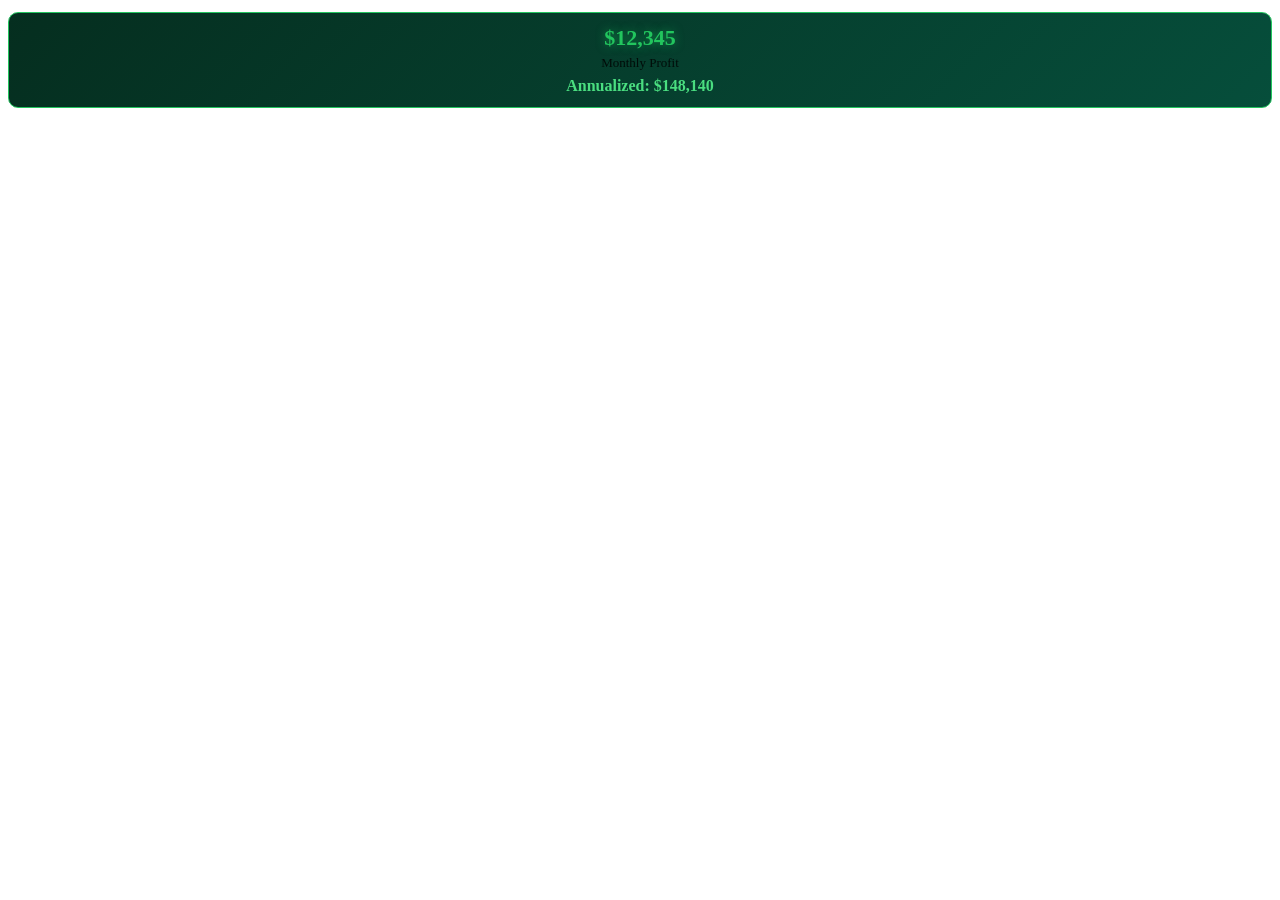
==== index.html @ 5d312d30 "Add index.html with profit box styles and markup" ====
<!DOCTYPE html>
<html lang="en">
<head>
    <meta charset="UTF-8">
    <meta name="viewport" content="width=device-width, initial-scale=1.0">
    <title>Profit Box</title>
    <style>
        .profit-box{
            margin-top:12px;
            padding:12px;
            border-radius:10px;
            background:linear-gradient(135deg,#052e1f,#064e3b);
            border:1px solid #22c55e;
            text-align:center;
        }

        .profit-main{
            font-size:22px;
            font-weight:800;
            color:#22c55e;
            text-shadow:0 0 10px rgba(34,197,94,0.6);
        }

        .profit-sub{
            font-size:13px;
            opacity:0.8;
            margin-top:4px;
        }

        .profit-annual{
            margin-top:6px;
            font-size:16px;
            font-weight:700;
            color:#4ade80;
        }
    </style>
</head>
<body>
    <div class="profit-box">
        <div class="profit-main">$12,345</div>
        <div class="profit-sub">Monthly Profit</div>
        <div class="profit-annual">Annualized: $148,140</div>
    </div>
</body>
</html>
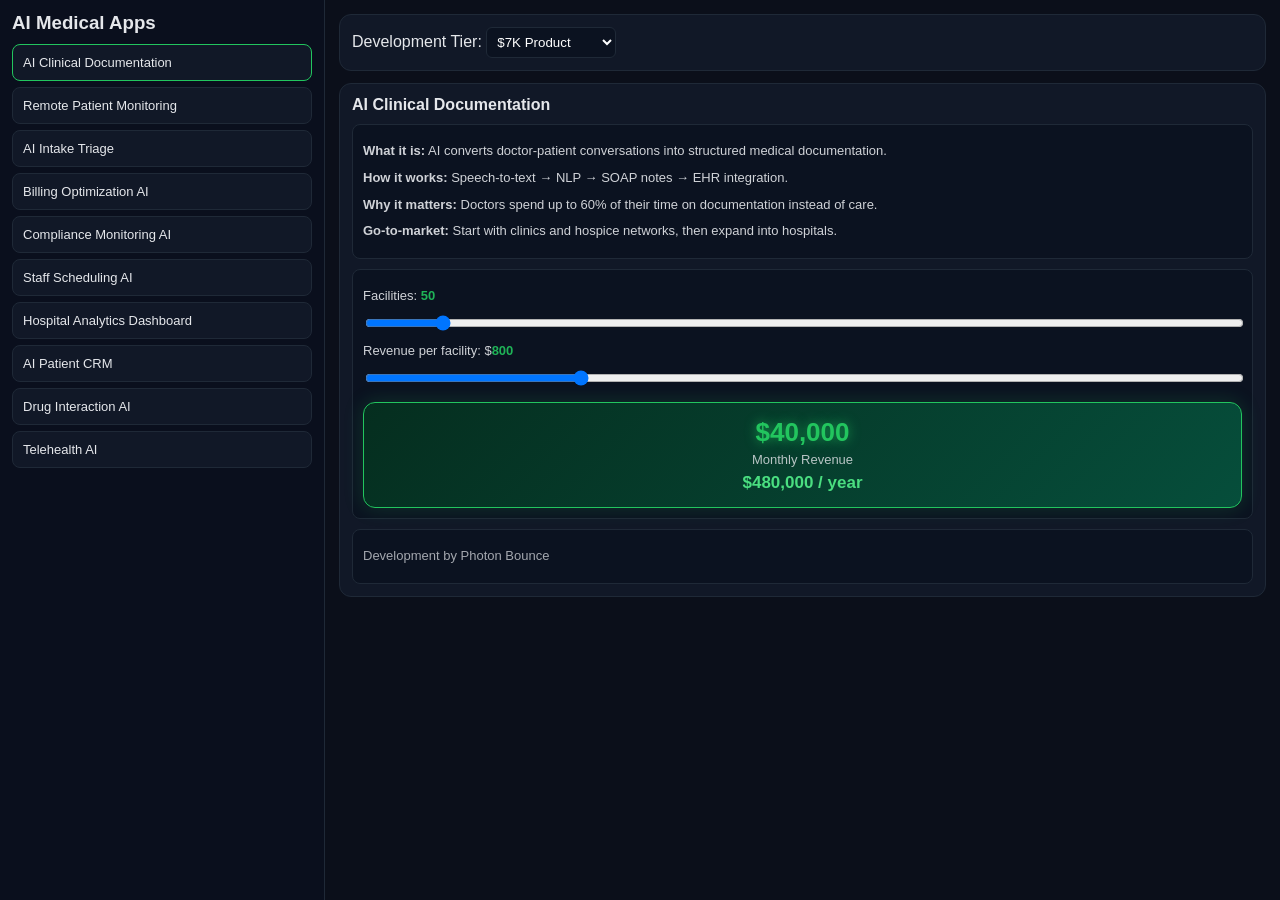
==== commit b8c31ce0: "1" ====
--- a/index.html
+++ b/index.html
@@ -1,45 +1,350 @@
 <!DOCTYPE html>
 <html lang="en">
 <head>
-    <meta charset="UTF-8">
-    <meta name="viewport" content="width=device-width, initial-scale=1.0">
-    <title>Profit Box</title>
-    <style>
-        .profit-box{
-            margin-top:12px;
-            padding:12px;
-            border-radius:10px;
-            background:linear-gradient(135deg,#052e1f,#064e3b);
-            border:1px solid #22c55e;
-            text-align:center;
-        }
-
-        .profit-main{
-            font-size:22px;
-            font-weight:800;
-            color:#22c55e;
-            text-shadow:0 0 10px rgba(34,197,94,0.6);
-        }
-
-        .profit-sub{
-            font-size:13px;
-            opacity:0.8;
-            margin-top:4px;
-        }
-
-        .profit-annual{
-            margin-top:6px;
-            font-size:16px;
-            font-weight:700;
-            color:#4ade80;
-        }
-    </style>
+<meta charset="UTF-8">
+<title>AI Medical Investment System</title>
+<meta name="viewport" content="width=device-width, initial-scale=1.0">
+
+<style>
+body{
+ margin:0;
+ font-family:Arial;
+ background:#0b0f1a;
+ color:#e5e7eb;
+}
+
+.layout{
+ display:flex;
+ min-height:100vh;
+}
+
+/* SIDEBAR */
+.sidebar{
+ width:300px;
+ background:#0a0f1d;
+ border-right:1px solid #1f2937;
+ padding:12px;
+ overflow-y:auto;
+}
+
+.sidebar h3{
+ margin:0 0 10px 0;
+}
+
+.app{
+ padding:10px;
+ margin:6px 0;
+ border-radius:8px;
+ border:1px solid #1f2937;
+ cursor:pointer;
+ background:#111827;
+ font-size:13px;
+}
+
+.app.active{
+ border-color:#22c55e;
+}
+
+/* MAIN */
+.main{
+ flex:1;
+ padding:14px;
+}
+
+.card{
+ background:#111827;
+ border:1px solid #1f2937;
+ border-radius:12px;
+ padding:12px;
+ margin-bottom:12px;
+}
+
+.section{
+ margin-top:10px;
+ padding:10px;
+ border-radius:8px;
+ background:#0b1220;
+ border:1px solid #1f2937;
+}
+
+h2{
+ font-size:16px;
+ margin:0 0 10px 0;
+}
+
+p{
+ font-size:13px;
+ line-height:1.6;
+ opacity:0.9;
+ margin:6px 0;
+}
+
+input[type=range]{
+ width:100%;
+}
+
+select{
+ background:#0b1220;
+ color:white;
+ border:1px solid #1f2937;
+ padding:6px;
+ border-radius:6px;
+}
+
+.value{
+ font-weight:bold;
+ color:#22c55e;
+}
+
+/* PROFIT UI */
+.profit-box{
+ margin-top:12px;
+ padding:14px;
+ border-radius:12px;
+ background:linear-gradient(135deg,#052e1f,#064e3b);
+ border:1px solid #22c55e;
+ text-align:center;
+ box-shadow:0 0 20px rgba(34,197,94,0.2);
+}
+
+.profit-main{
+ font-size:26px;
+ font-weight:900;
+ color:#22c55e;
+ text-shadow:0 0 12px rgba(34,197,94,0.7);
+}
+
+.profit-sub{
+ font-size:13px;
+ opacity:0.8;
+ margin-top:4px;
+}
+
+.profit-annual{
+ margin-top:6px;
+ font-size:17px;
+ font-weight:700;
+ color:#4ade80;
+}
+</style>
 </head>
+
 <body>
-    <div class="profit-box">
-        <div class="profit-main">$12,345</div>
-        <div class="profit-sub">Monthly Profit</div>
-        <div class="profit-annual">Annualized: $148,140</div>
-    </div>
+
+<div class="layout">
+
+<!-- SIDEBAR NAV -->
+<div class="sidebar">
+<h3>AI Medical Apps</h3>
+<div id="nav"></div>
+</div>
+
+<!-- MAIN -->
+<div class="main">
+
+<div class="card">
+<label>Development Tier:</label>
+<select id="tier" onchange="render()">
+<option value="3">$3K MVP</option>
+<option value="7" selected>$7K Product</option>
+<option value="12">$12K Enterprise</option>
+</select>
+</div>
+
+<div id="view"></div>
+
+</div>
+
+</div>
+
+<script>
+
+/* FULL DATASET (LOCKED) */
+const apps=[
+{
+name:"AI Clinical Documentation",
+what:"AI converts doctor-patient conversations into structured medical documentation.",
+how:"Speech-to-text → NLP → SOAP notes → EHR integration.",
+why:"Doctors spend up to 60% of their time on documentation instead of care.",
+gtm:"Start with clinics and hospice networks, then expand into hospitals.",
+baseClinic:50,
+baseRevenue:800
+},
+{
+name:"Remote Patient Monitoring",
+what:"Continuous monitoring of patient health outside hospitals.",
+how:"IoT devices send data → AI detects anomalies → alerts.",
+why:"Most medical issues occur outside hospital supervision.",
+gtm:"Elderly care and post-acute providers.",
+baseClinic:80,
+baseRevenue:600
+},
+{
+name:"AI Intake Triage",
+what:"Pre-visit AI system to assess patient urgency.",
+how:"Patients submit symptoms → AI evaluates → routes care.",
+why:"Reduces overload from non-critical patients.",
+gtm:"Urgent care clinics.",
+baseClinic:60,
+baseRevenue:500
+},
+{
+name:"Billing Optimization AI",
+what:"Identifies missed billing opportunities.",
+how:"Analyzes records vs billing codes.",
+why:"Hospitals lose millions due to underbilling.",
+gtm:"Hospital finance departments.",
+baseClinic:40,
+baseRevenue:1200
+},
+{
+name:"Compliance Monitoring AI",
+what:"Tracks healthcare compliance automatically.",
+how:"Scans logs → flags violations.",
+why:"Prevents fines and legal issues.",
+gtm:"Enterprise hospitals.",
+baseClinic:30,
+baseRevenue:1500
+},
+{
+name:"Staff Scheduling AI",
+what:"Optimizes workforce scheduling.",
+how:"Forecasts demand → balances staffing.",
+why:"Reduces labor costs significantly.",
+gtm:"Hospital operations teams.",
+baseClinic:70,
+baseRevenue:700
+},
+{
+name:"Hospital Analytics Dashboard",
+what:"Real-time hospital performance insights.",
+how:"Aggregates operational and financial data.",
+why:"Improves executive decision-making.",
+gtm:"Hospital leadership.",
+baseClinic:20,
+baseRevenue:2500
+},
+{
+name:"AI Patient CRM",
+what:"Patient engagement and retention system.",
+how:"Automates messaging and follow-ups.",
+why:"Improves lifetime value.",
+gtm:"Private clinics.",
+baseClinic:90,
+baseRevenue:400
+},
+{
+name:"Drug Interaction AI",
+what:"Detects harmful drug combinations.",
+how:"Analyzes prescriptions instantly.",
+why:"Reduces medical errors and liability.",
+gtm:"Doctors and pharmacies.",
+baseClinic:100,
+baseRevenue:300
+},
+{
+name:"Telehealth AI",
+what:"AI-powered virtual consultation assistant.",
+how:"Handles intake, conversation, documentation.",
+why:"Scales telehealth efficiently.",
+gtm:"Telemedicine startups.",
+baseClinic:60,
+baseRevenue:900
+}
+];
+
+let selected=0;
+
+/* NAV */
+function renderNav(){
+ let html="";
+ apps.forEach((a,i)=>{
+  html+=`<div class="app ${i===selected?'active':''}" onclick="selectApp(${i})">${a.name}</div>`;
+ });
+ document.getElementById("nav").innerHTML=html;
+}
+
+/* SELECT */
+function selectApp(i){
+ selected=i;
+ render();
+}
+
+/* TIER MULTIPLIER */
+function getMultiplier(){
+ let t=+document.getElementById("tier").value;
+ return t===3?0.6:t===7?1:1.5;
+}
+
+/* MAIN RENDER */
+function render(){
+
+ renderNav();
+
+ let a=apps[selected];
+
+ document.getElementById("view").innerHTML=`
+
+<div class="card">
+
+<h2>${a.name}</h2>
+
+<div class="section">
+<p><b>What it is:</b> ${a.what}</p>
+<p><b>How it works:</b> ${a.how}</p>
+<p><b>Why it matters:</b> ${a.why}</p>
+<p><b>Go-to-market:</b> ${a.gtm}</p>
+</div>
+
+<div class="section">
+
+<p>Facilities: <span class="value" id="facVal">${a.baseClinic}</span></p>
+<input type="range" min="10" max="500" value="${a.baseClinic}" id="fac" oninput="calc()">
+
+<p>Revenue per facility: $<span class="value" id="revVal">${a.baseRevenue}</span></p>
+<input type="range" min="100" max="3000" value="${a.baseRevenue}" id="rev" oninput="calc()">
+
+<div id="profit" class="profit-box"></div>
+
+</div>
+
+<div class="section">
+<p style="opacity:0.7">Development by Photon Bounce</p>
+</div>
+
+</div>
+`;
+
+ calc();
+}
+
+/* CALC */
+function calc(){
+ let f=+document.getElementById("fac").value;
+ let r=+document.getElementById("rev").value;
+ let m=getMultiplier();
+
+ let fAdj=Math.round(f*m);
+ let rAdj=Math.round(r*m);
+ let monthly=fAdj*rAdj;
+ let annual=monthly*12;
+
+ document.getElementById("facVal").innerText=fAdj;
+ document.getElementById("revVal").innerText=rAdj;
+
+ document.getElementById("profit").innerHTML=
+ `
+ <div class="profit-main">$${monthly.toLocaleString()}</div>
+ <div class="profit-sub">Monthly Revenue</div>
+ <div class="profit-annual">$${annual.toLocaleString()} / year</div>
+ `;
+}
+
+/* INIT */
+renderNav();
+render();
+
+</script>
+
 </body>
 </html>
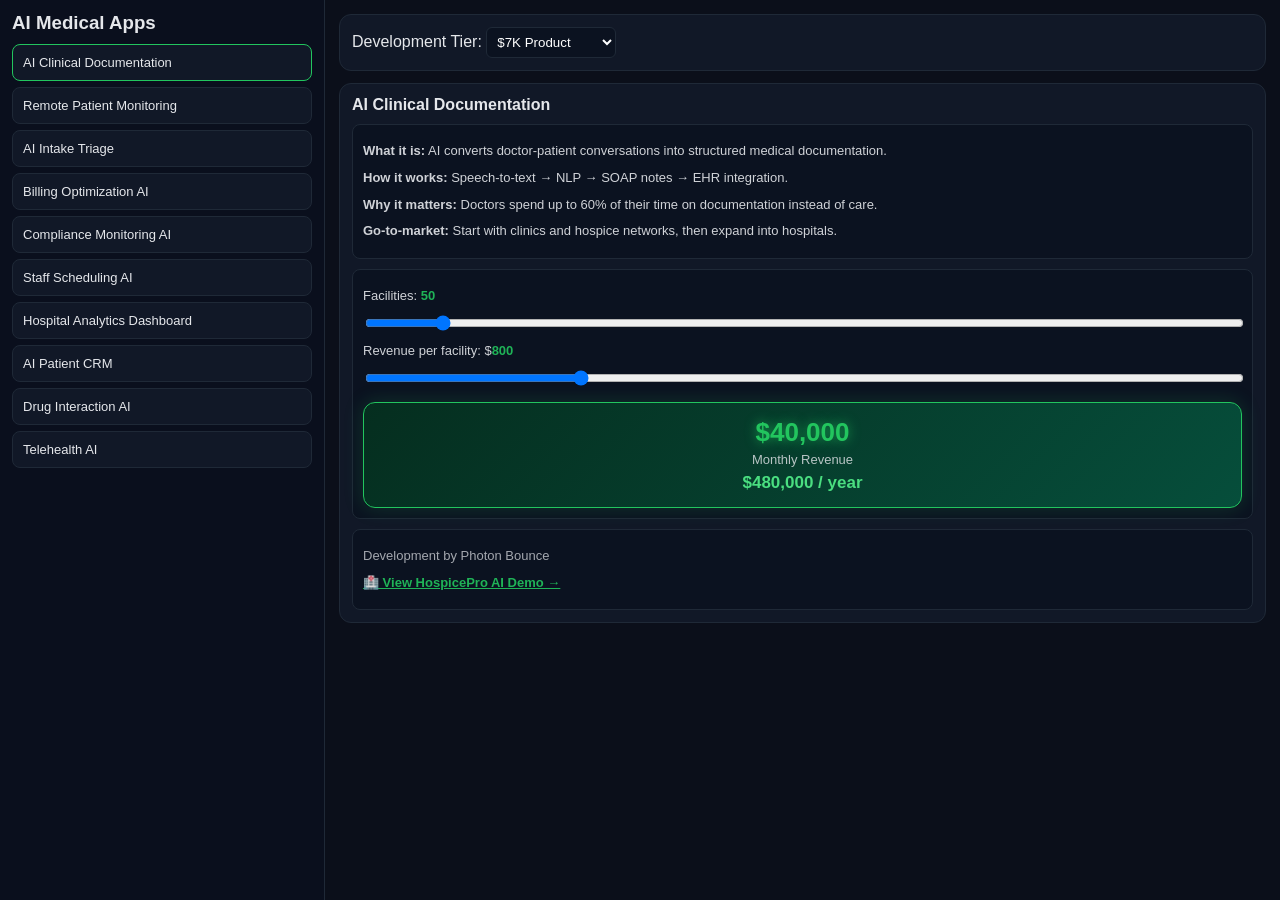
==== commit fb0537dd: "Fix XSS vulnerability in chatbot user message rendering Agent-Logs-Url: https://github.com/PhotonBou" ====
--- a/index.html
+++ b/index.html
@@ -310,6 +310,7 @@
 
 <div class="section">
 <p style="opacity:0.7">Development by Photon Bounce</p>
+<p><a href="hospice-demo/index.html" style="color:#22c55e;font-weight:bold;text-decoration:underline">🏥 View HospicePro AI Demo →</a></p>
 </div>
 
 </div>
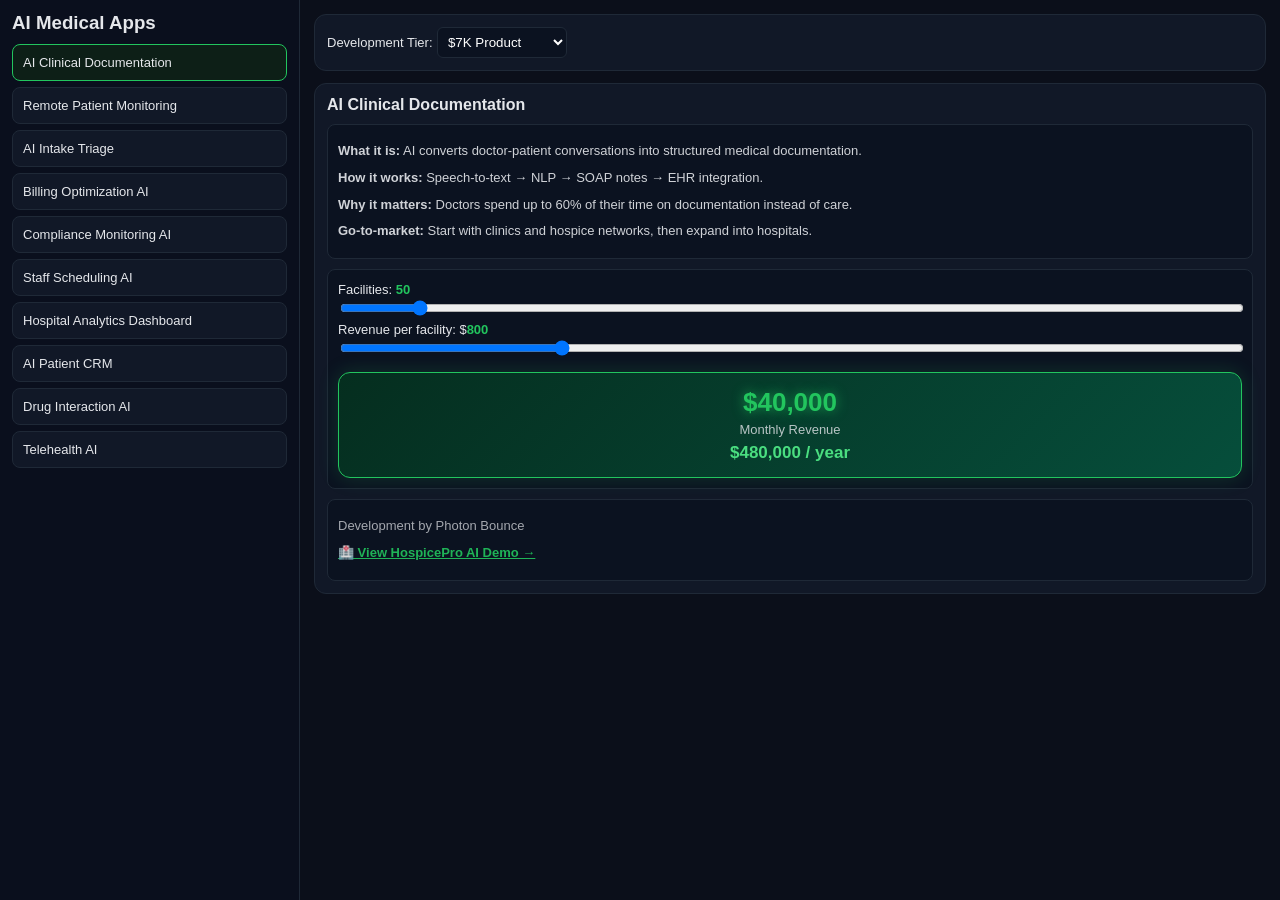
==== commit fec10198: "Merge pull request #1 from PhotonBounce/copilot/create-demo-page-hospice-app Remove copyrighted clou" ====
--- a/index.html
+++ b/index.html
@@ -4,11 +4,14 @@
 <meta charset="UTF-8">
 <title>AI Medical Investment System</title>
 <meta name="viewport" content="width=device-width, initial-scale=1.0">
+<meta name="description" content="AI-powered medical investment calculator — estimate revenue across 10 healthcare SaaS products by Photon Bounce.">
 
 <style>
+*,*::before,*::after{box-sizing:border-box}
+
 body{
  margin:0;
- font-family:Arial;
+ font-family:Arial, Helvetica, sans-serif;
  background:#0b0f1a;
  color:#e5e7eb;
 }
@@ -21,6 +24,7 @@
 /* SIDEBAR */
 .sidebar{
  width:300px;
+ min-width:300px;
  background:#0a0f1d;
  border-right:1px solid #1f2937;
  padding:12px;
@@ -31,7 +35,23 @@
  margin:0 0 10px 0;
 }
 
-.app{
+/* MOBILE TOGGLE */
+.menu-toggle{
+ display:none;
+ position:fixed;
+ top:10px;
+ left:10px;
+ z-index:1000;
+ background:#111827;
+ color:#e5e7eb;
+ border:1px solid #1f2937;
+ border-radius:8px;
+ padding:8px 14px;
+ font-size:18px;
+ cursor:pointer;
+}
+
+.nav-item{
  padding:10px;
  margin:6px 0;
  border-radius:8px;
@@ -39,16 +59,33 @@
  cursor:pointer;
  background:#111827;
  font-size:13px;
-}
-
-.app.active{
+ color:#e5e7eb;
+ text-align:left;
+ width:100%;
+ display:block;
+ transition:border-color 0.2s, background 0.2s;
+}
+
+.nav-item:hover{
+ background:#1a2332;
+ border-color:#374151;
+}
+
+.nav-item:focus{
+ outline:2px solid #22c55e;
+ outline-offset:2px;
+}
+
+.nav-item.active{
  border-color:#22c55e;
+ background:#0d1f17;
 }
 
 /* MAIN */
 .main{
  flex:1;
  padding:14px;
+ min-width:0;
 }
 
 .card{
@@ -79,8 +116,18 @@
  margin:6px 0;
 }
 
+label{
+ font-size:13px;
+}
+
 input[type=range]{
  width:100%;
+ cursor:pointer;
+}
+
+input[type=range]:focus{
+ outline:2px solid #22c55e;
+ outline-offset:2px;
 }
 
 select{
@@ -89,6 +136,12 @@
  border:1px solid #1f2937;
  padding:6px;
  border-radius:6px;
+ cursor:pointer;
+}
+
+select:focus{
+ outline:2px solid #22c55e;
+ outline-offset:2px;
 }
 
 .value{
@@ -126,24 +179,58 @@
  font-weight:700;
  color:#4ade80;
 }
+
+/* MOBILE */
+@media(max-width:768px){
+ .layout{
+  flex-direction:column;
+ }
+ .sidebar{
+  width:100%;
+  min-width:100%;
+  border-right:none;
+  border-bottom:1px solid #1f2937;
+  position:fixed;
+  top:0;
+  left:-100%;
+  height:100vh;
+  z-index:999;
+  transition:left 0.3s;
+ }
+ .sidebar.open{
+  left:0;
+ }
+ .menu-toggle{
+  display:block;
+ }
+ .main{
+  padding:14px;
+  padding-top:50px;
+ }
+ .profit-main{
+  font-size:22px;
+ }
+}
 </style>
 </head>
 
 <body>
 
+<button class="menu-toggle" onclick="toggleMenu()" aria-label="Toggle navigation menu">☰</button>
+
 <div class="layout">
 
 <!-- SIDEBAR NAV -->
-<div class="sidebar">
+<nav class="sidebar" id="sidebar" role="navigation" aria-label="App navigation">
 <h3>AI Medical Apps</h3>
-<div id="nav"></div>
-</div>
+<div id="nav" role="list"></div>
+</nav>
 
 <!-- MAIN -->
-<div class="main">
+<main class="main">
 
 <div class="card">
-<label>Development Tier:</label>
+<label for="tier">Development Tier:</label>
 <select id="tier" onchange="render()">
 <option value="3">$3K MVP</option>
 <option value="7" selected>$7K Product</option>
@@ -153,7 +240,7 @@
 
 <div id="view"></div>
 
-</div>
+</main>
 
 </div>
 
@@ -255,11 +342,16 @@
 
 let selected=0;
 
+/* MOBILE MENU */
+function toggleMenu(){
+ document.getElementById("sidebar").classList.toggle("open");
+}
+
 /* NAV */
 function renderNav(){
  let html="";
  apps.forEach((a,i)=>{
-  html+=`<div class="app ${i===selected?'active':''}" onclick="selectApp(${i})">${a.name}</div>`;
+  html+=`<button class="nav-item ${i===selected?'active':''}" role="listitem" onclick="selectApp(${i})" aria-current="${i===selected?'true':'false'}">${a.name}</button>`;
  });
  document.getElementById("nav").innerHTML=html;
 }
@@ -268,6 +360,8 @@
 function selectApp(i){
  selected=i;
  render();
+ /* Close mobile menu after selection */
+ document.getElementById("sidebar").classList.remove("open");
 }
 
 /* TIER MULTIPLIER */
@@ -282,6 +376,9 @@
  renderNav();
 
  let a=apps[selected];
+ let m=getMultiplier();
+ let facAdj=Math.round(a.baseClinic*m);
+ let revAdj=Math.round(a.baseRevenue*m);
 
  document.getElementById("view").innerHTML=`
 
@@ -298,13 +395,13 @@
 
 <div class="section">
 
-<p>Facilities: <span class="value" id="facVal">${a.baseClinic}</span></p>
-<input type="range" min="10" max="500" value="${a.baseClinic}" id="fac" oninput="calc()">
-
-<p>Revenue per facility: $<span class="value" id="revVal">${a.baseRevenue}</span></p>
-<input type="range" min="100" max="3000" value="${a.baseRevenue}" id="rev" oninput="calc()">
-
-<div id="profit" class="profit-box"></div>
+<label for="fac">Facilities: <span class="value" id="facVal">${facAdj}</span></label>
+<input type="range" min="10" max="500" value="${a.baseClinic}" id="fac" oninput="calc()" aria-describedby="facVal">
+
+<label for="rev">Revenue per facility: $<span class="value" id="revVal">${revAdj}</span></label>
+<input type="range" min="100" max="3000" value="${a.baseRevenue}" id="rev" oninput="calc()" aria-describedby="revVal">
+
+<div id="profit" class="profit-box" aria-live="polite"></div>
 
 </div>
 
@@ -330,8 +427,8 @@
  let monthly=fAdj*rAdj;
  let annual=monthly*12;
 
- document.getElementById("facVal").innerText=fAdj;
- document.getElementById("revVal").innerText=rAdj;
+ document.getElementById("facVal").textContent=fAdj;
+ document.getElementById("revVal").textContent=rAdj;
 
  document.getElementById("profit").innerHTML=
  `
@@ -342,7 +439,6 @@
 }
 
 /* INIT */
-renderNav();
 render();
 
 </script>
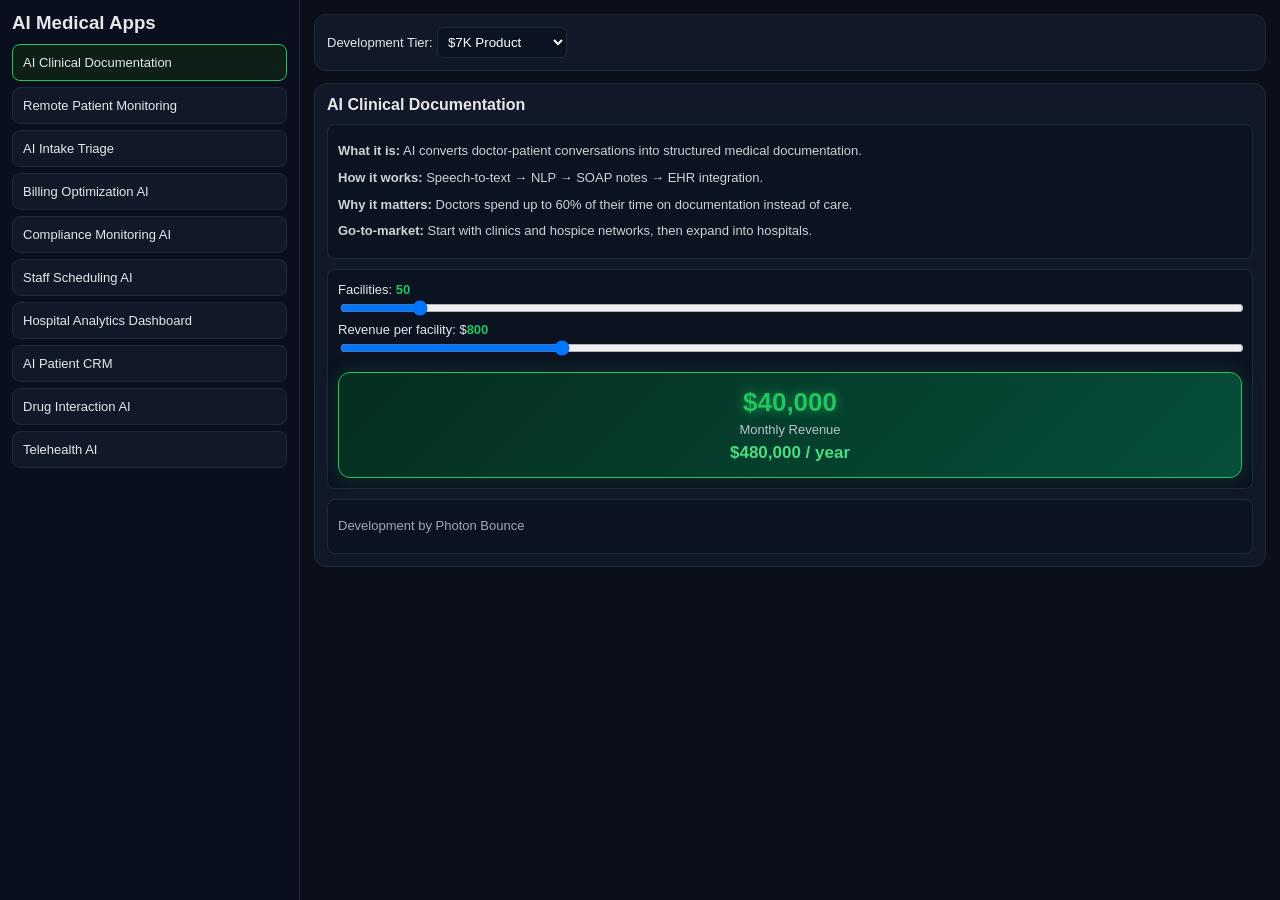
==== commit 830d90b1: "Fix accessibility, mobile responsive, UX polish — 13 issues resolved" ====
--- a/index.html
+++ b/index.html
@@ -407,7 +407,6 @@
 
 <div class="section">
 <p style="opacity:0.7">Development by Photon Bounce</p>
-<p><a href="hospice-demo/index.html" style="color:#22c55e;font-weight:bold;text-decoration:underline">🏥 View HospicePro AI Demo →</a></p>
 </div>
 
 </div>
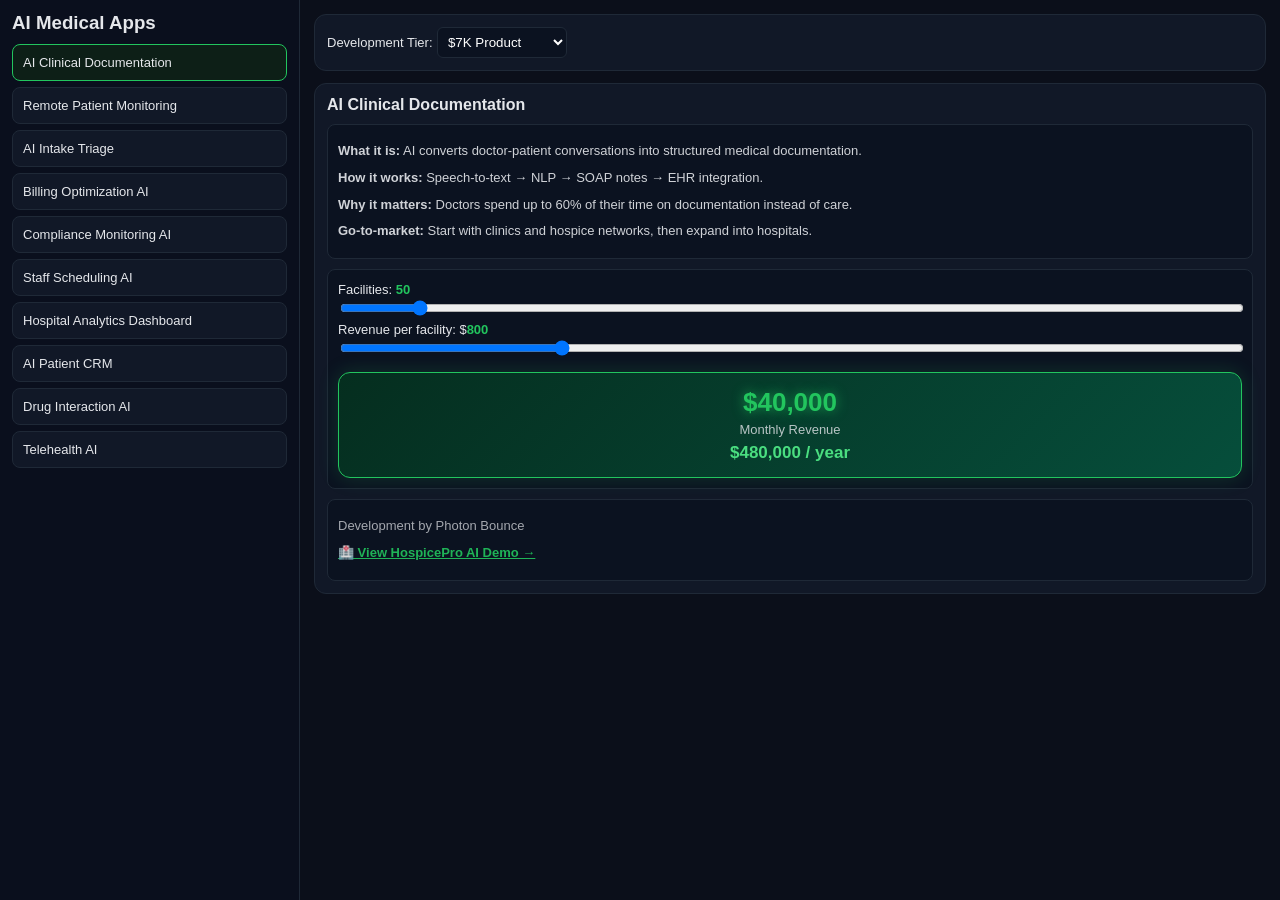
==== commit 3ba9c321: "Merge branch 'main' into copilot/create-pitch-deck-and-demo" ====
--- a/index.html
+++ b/index.html
@@ -407,6 +407,7 @@
 
 <div class="section">
 <p style="opacity:0.7">Development by Photon Bounce</p>
+<p><a href="hospice-demo/index.html" style="color:#22c55e;font-weight:bold;text-decoration:underline">🏥 View HospicePro AI Demo →</a></p>
 </div>
 
 </div>
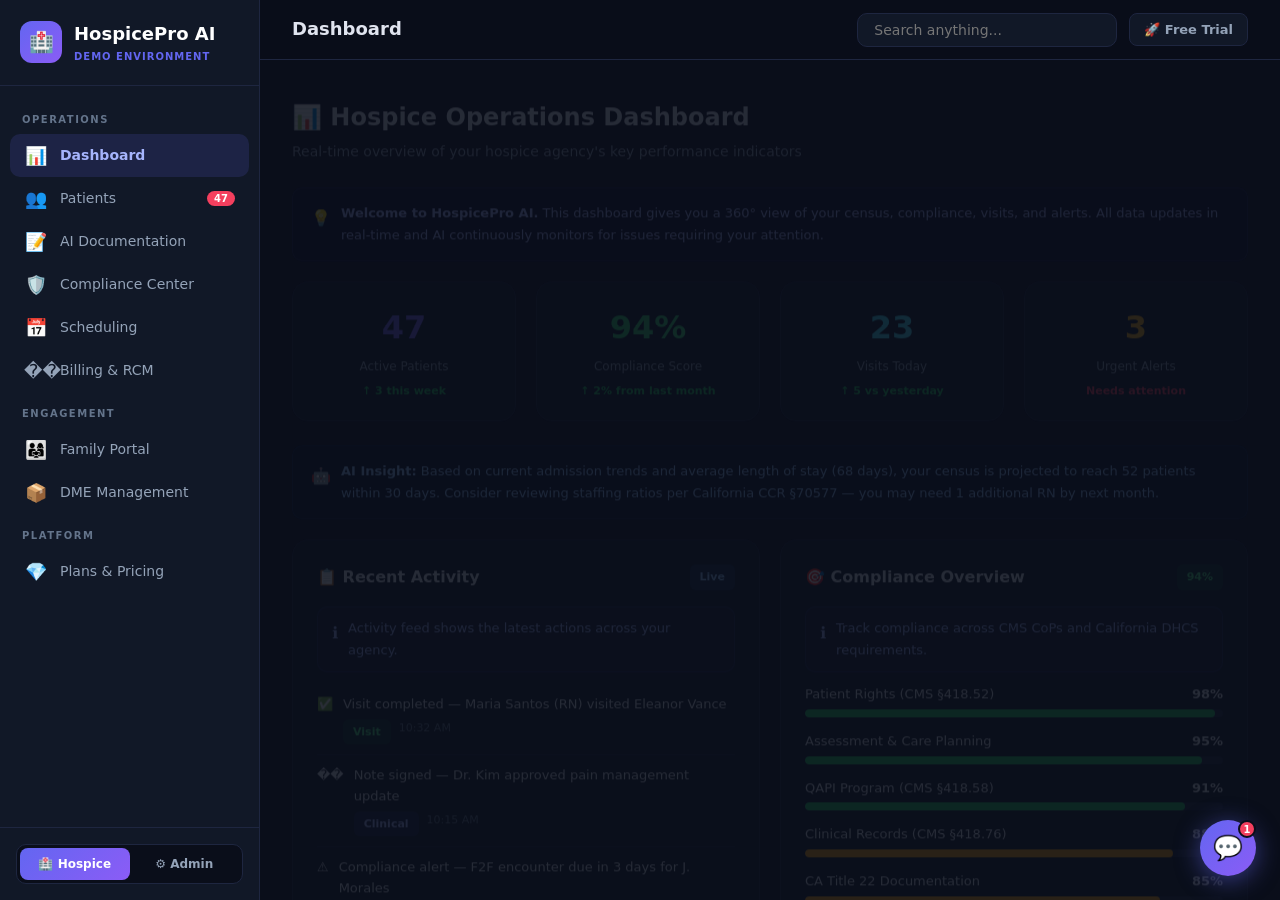
==== commit e2b6f879: "Make HospicePro AI demo the main landing page, move old calculator app to calculator.html Agent-Logs" ====
--- a/index.html
+++ b/index.html
@@ -2,446 +2,10 @@
 <html lang="en">
 <head>
 <meta charset="UTF-8">
-<title>AI Medical Investment System</title>
-<meta name="viewport" content="width=device-width, initial-scale=1.0">
-<meta name="description" content="AI-powered medical investment calculator — estimate revenue across 10 healthcare SaaS products by Photon Bounce.">
-
-<style>
-*,*::before,*::after{box-sizing:border-box}
-
-body{
- margin:0;
- font-family:Arial, Helvetica, sans-serif;
- background:#0b0f1a;
- color:#e5e7eb;
-}
-
-.layout{
- display:flex;
- min-height:100vh;
-}
-
-/* SIDEBAR */
-.sidebar{
- width:300px;
- min-width:300px;
- background:#0a0f1d;
- border-right:1px solid #1f2937;
- padding:12px;
- overflow-y:auto;
-}
-
-.sidebar h3{
- margin:0 0 10px 0;
-}
-
-/* MOBILE TOGGLE */
-.menu-toggle{
- display:none;
- position:fixed;
- top:10px;
- left:10px;
- z-index:1000;
- background:#111827;
- color:#e5e7eb;
- border:1px solid #1f2937;
- border-radius:8px;
- padding:8px 14px;
- font-size:18px;
- cursor:pointer;
-}
-
-.nav-item{
- padding:10px;
- margin:6px 0;
- border-radius:8px;
- border:1px solid #1f2937;
- cursor:pointer;
- background:#111827;
- font-size:13px;
- color:#e5e7eb;
- text-align:left;
- width:100%;
- display:block;
- transition:border-color 0.2s, background 0.2s;
-}
-
-.nav-item:hover{
- background:#1a2332;
- border-color:#374151;
-}
-
-.nav-item:focus{
- outline:2px solid #22c55e;
- outline-offset:2px;
-}
-
-.nav-item.active{
- border-color:#22c55e;
- background:#0d1f17;
-}
-
-/* MAIN */
-.main{
- flex:1;
- padding:14px;
- min-width:0;
-}
-
-.card{
- background:#111827;
- border:1px solid #1f2937;
- border-radius:12px;
- padding:12px;
- margin-bottom:12px;
-}
-
-.section{
- margin-top:10px;
- padding:10px;
- border-radius:8px;
- background:#0b1220;
- border:1px solid #1f2937;
-}
-
-h2{
- font-size:16px;
- margin:0 0 10px 0;
-}
-
-p{
- font-size:13px;
- line-height:1.6;
- opacity:0.9;
- margin:6px 0;
-}
-
-label{
- font-size:13px;
-}
-
-input[type=range]{
- width:100%;
- cursor:pointer;
-}
-
-input[type=range]:focus{
- outline:2px solid #22c55e;
- outline-offset:2px;
-}
-
-select{
- background:#0b1220;
- color:white;
- border:1px solid #1f2937;
- padding:6px;
- border-radius:6px;
- cursor:pointer;
-}
-
-select:focus{
- outline:2px solid #22c55e;
- outline-offset:2px;
-}
-
-.value{
- font-weight:bold;
- color:#22c55e;
-}
-
-/* PROFIT UI */
-.profit-box{
- margin-top:12px;
- padding:14px;
- border-radius:12px;
- background:linear-gradient(135deg,#052e1f,#064e3b);
- border:1px solid #22c55e;
- text-align:center;
- box-shadow:0 0 20px rgba(34,197,94,0.2);
-}
-
-.profit-main{
- font-size:26px;
- font-weight:900;
- color:#22c55e;
- text-shadow:0 0 12px rgba(34,197,94,0.7);
-}
-
-.profit-sub{
- font-size:13px;
- opacity:0.8;
- margin-top:4px;
-}
-
-.profit-annual{
- margin-top:6px;
- font-size:17px;
- font-weight:700;
- color:#4ade80;
-}
-
-/* MOBILE */
-@media(max-width:768px){
- .layout{
-  flex-direction:column;
- }
- .sidebar{
-  width:100%;
-  min-width:100%;
-  border-right:none;
-  border-bottom:1px solid #1f2937;
-  position:fixed;
-  top:0;
-  left:-100%;
-  height:100vh;
-  z-index:999;
-  transition:left 0.3s;
- }
- .sidebar.open{
-  left:0;
- }
- .menu-toggle{
-  display:block;
- }
- .main{
-  padding:14px;
-  padding-top:50px;
- }
- .profit-main{
-  font-size:22px;
- }
-}
-</style>
+<meta http-equiv="refresh" content="0;url=hospice-demo/index.html">
+<title>Redirecting to HospicePro AI Demo…</title>
 </head>
-
 <body>
-
-<button class="menu-toggle" onclick="toggleMenu()" aria-label="Toggle navigation menu">☰</button>
-
-<div class="layout">
-
-<!-- SIDEBAR NAV -->
-<nav class="sidebar" id="sidebar" role="navigation" aria-label="App navigation">
-<h3>AI Medical Apps</h3>
-<div id="nav" role="list"></div>
-</nav>
-
-<!-- MAIN -->
-<main class="main">
-
-<div class="card">
-<label for="tier">Development Tier:</label>
-<select id="tier" onchange="render()">
-<option value="3">$3K MVP</option>
-<option value="7" selected>$7K Product</option>
-<option value="12">$12K Enterprise</option>
-</select>
-</div>
-
-<div id="view"></div>
-
-</main>
-
-</div>
-
-<script>
-
-/* FULL DATASET (LOCKED) */
-const apps=[
-{
-name:"AI Clinical Documentation",
-what:"AI converts doctor-patient conversations into structured medical documentation.",
-how:"Speech-to-text → NLP → SOAP notes → EHR integration.",
-why:"Doctors spend up to 60% of their time on documentation instead of care.",
-gtm:"Start with clinics and hospice networks, then expand into hospitals.",
-baseClinic:50,
-baseRevenue:800
-},
-{
-name:"Remote Patient Monitoring",
-what:"Continuous monitoring of patient health outside hospitals.",
-how:"IoT devices send data → AI detects anomalies → alerts.",
-why:"Most medical issues occur outside hospital supervision.",
-gtm:"Elderly care and post-acute providers.",
-baseClinic:80,
-baseRevenue:600
-},
-{
-name:"AI Intake Triage",
-what:"Pre-visit AI system to assess patient urgency.",
-how:"Patients submit symptoms → AI evaluates → routes care.",
-why:"Reduces overload from non-critical patients.",
-gtm:"Urgent care clinics.",
-baseClinic:60,
-baseRevenue:500
-},
-{
-name:"Billing Optimization AI",
-what:"Identifies missed billing opportunities.",
-how:"Analyzes records vs billing codes.",
-why:"Hospitals lose millions due to underbilling.",
-gtm:"Hospital finance departments.",
-baseClinic:40,
-baseRevenue:1200
-},
-{
-name:"Compliance Monitoring AI",
-what:"Tracks healthcare compliance automatically.",
-how:"Scans logs → flags violations.",
-why:"Prevents fines and legal issues.",
-gtm:"Enterprise hospitals.",
-baseClinic:30,
-baseRevenue:1500
-},
-{
-name:"Staff Scheduling AI",
-what:"Optimizes workforce scheduling.",
-how:"Forecasts demand → balances staffing.",
-why:"Reduces labor costs significantly.",
-gtm:"Hospital operations teams.",
-baseClinic:70,
-baseRevenue:700
-},
-{
-name:"Hospital Analytics Dashboard",
-what:"Real-time hospital performance insights.",
-how:"Aggregates operational and financial data.",
-why:"Improves executive decision-making.",
-gtm:"Hospital leadership.",
-baseClinic:20,
-baseRevenue:2500
-},
-{
-name:"AI Patient CRM",
-what:"Patient engagement and retention system.",
-how:"Automates messaging and follow-ups.",
-why:"Improves lifetime value.",
-gtm:"Private clinics.",
-baseClinic:90,
-baseRevenue:400
-},
-{
-name:"Drug Interaction AI",
-what:"Detects harmful drug combinations.",
-how:"Analyzes prescriptions instantly.",
-why:"Reduces medical errors and liability.",
-gtm:"Doctors and pharmacies.",
-baseClinic:100,
-baseRevenue:300
-},
-{
-name:"Telehealth AI",
-what:"AI-powered virtual consultation assistant.",
-how:"Handles intake, conversation, documentation.",
-why:"Scales telehealth efficiently.",
-gtm:"Telemedicine startups.",
-baseClinic:60,
-baseRevenue:900
-}
-];
-
-let selected=0;
-
-/* MOBILE MENU */
-function toggleMenu(){
- document.getElementById("sidebar").classList.toggle("open");
-}
-
-/* NAV */
-function renderNav(){
- let html="";
- apps.forEach((a,i)=>{
-  html+=`<button class="nav-item ${i===selected?'active':''}" role="listitem" onclick="selectApp(${i})" aria-current="${i===selected?'true':'false'}">${a.name}</button>`;
- });
- document.getElementById("nav").innerHTML=html;
-}
-
-/* SELECT */
-function selectApp(i){
- selected=i;
- render();
- /* Close mobile menu after selection */
- document.getElementById("sidebar").classList.remove("open");
-}
-
-/* TIER MULTIPLIER */
-function getMultiplier(){
- let t=+document.getElementById("tier").value;
- return t===3?0.6:t===7?1:1.5;
-}
-
-/* MAIN RENDER */
-function render(){
-
- renderNav();
-
- let a=apps[selected];
- let m=getMultiplier();
- let facAdj=Math.round(a.baseClinic*m);
- let revAdj=Math.round(a.baseRevenue*m);
-
- document.getElementById("view").innerHTML=`
-
-<div class="card">
-
-<h2>${a.name}</h2>
-
-<div class="section">
-<p><b>What it is:</b> ${a.what}</p>
-<p><b>How it works:</b> ${a.how}</p>
-<p><b>Why it matters:</b> ${a.why}</p>
-<p><b>Go-to-market:</b> ${a.gtm}</p>
-</div>
-
-<div class="section">
-
-<label for="fac">Facilities: <span class="value" id="facVal">${facAdj}</span></label>
-<input type="range" min="10" max="500" value="${a.baseClinic}" id="fac" oninput="calc()" aria-describedby="facVal">
-
-<label for="rev">Revenue per facility: $<span class="value" id="revVal">${revAdj}</span></label>
-<input type="range" min="100" max="3000" value="${a.baseRevenue}" id="rev" oninput="calc()" aria-describedby="revVal">
-
-<div id="profit" class="profit-box" aria-live="polite"></div>
-
-</div>
-
-<div class="section">
-<p style="opacity:0.7">Development by Photon Bounce</p>
-<p><a href="hospice-demo/index.html" style="color:#22c55e;font-weight:bold;text-decoration:underline">🏥 View HospicePro AI Demo →</a></p>
-</div>
-
-</div>
-`;
-
- calc();
-}
-
-/* CALC */
-function calc(){
- let f=+document.getElementById("fac").value;
- let r=+document.getElementById("rev").value;
- let m=getMultiplier();
-
- let fAdj=Math.round(f*m);
- let rAdj=Math.round(r*m);
- let monthly=fAdj*rAdj;
- let annual=monthly*12;
-
- document.getElementById("facVal").textContent=fAdj;
- document.getElementById("revVal").textContent=rAdj;
-
- document.getElementById("profit").innerHTML=
- `
- <div class="profit-main">$${monthly.toLocaleString()}</div>
- <div class="profit-sub">Monthly Revenue</div>
- <div class="profit-annual">$${annual.toLocaleString()} / year</div>
- `;
-}
-
-/* INIT */
-render();
-
-</script>
-
+<p>Redirecting to <a href="hospice-demo/index.html">HospicePro AI Demo</a>…</p>
 </body>
-</html>+</html>
